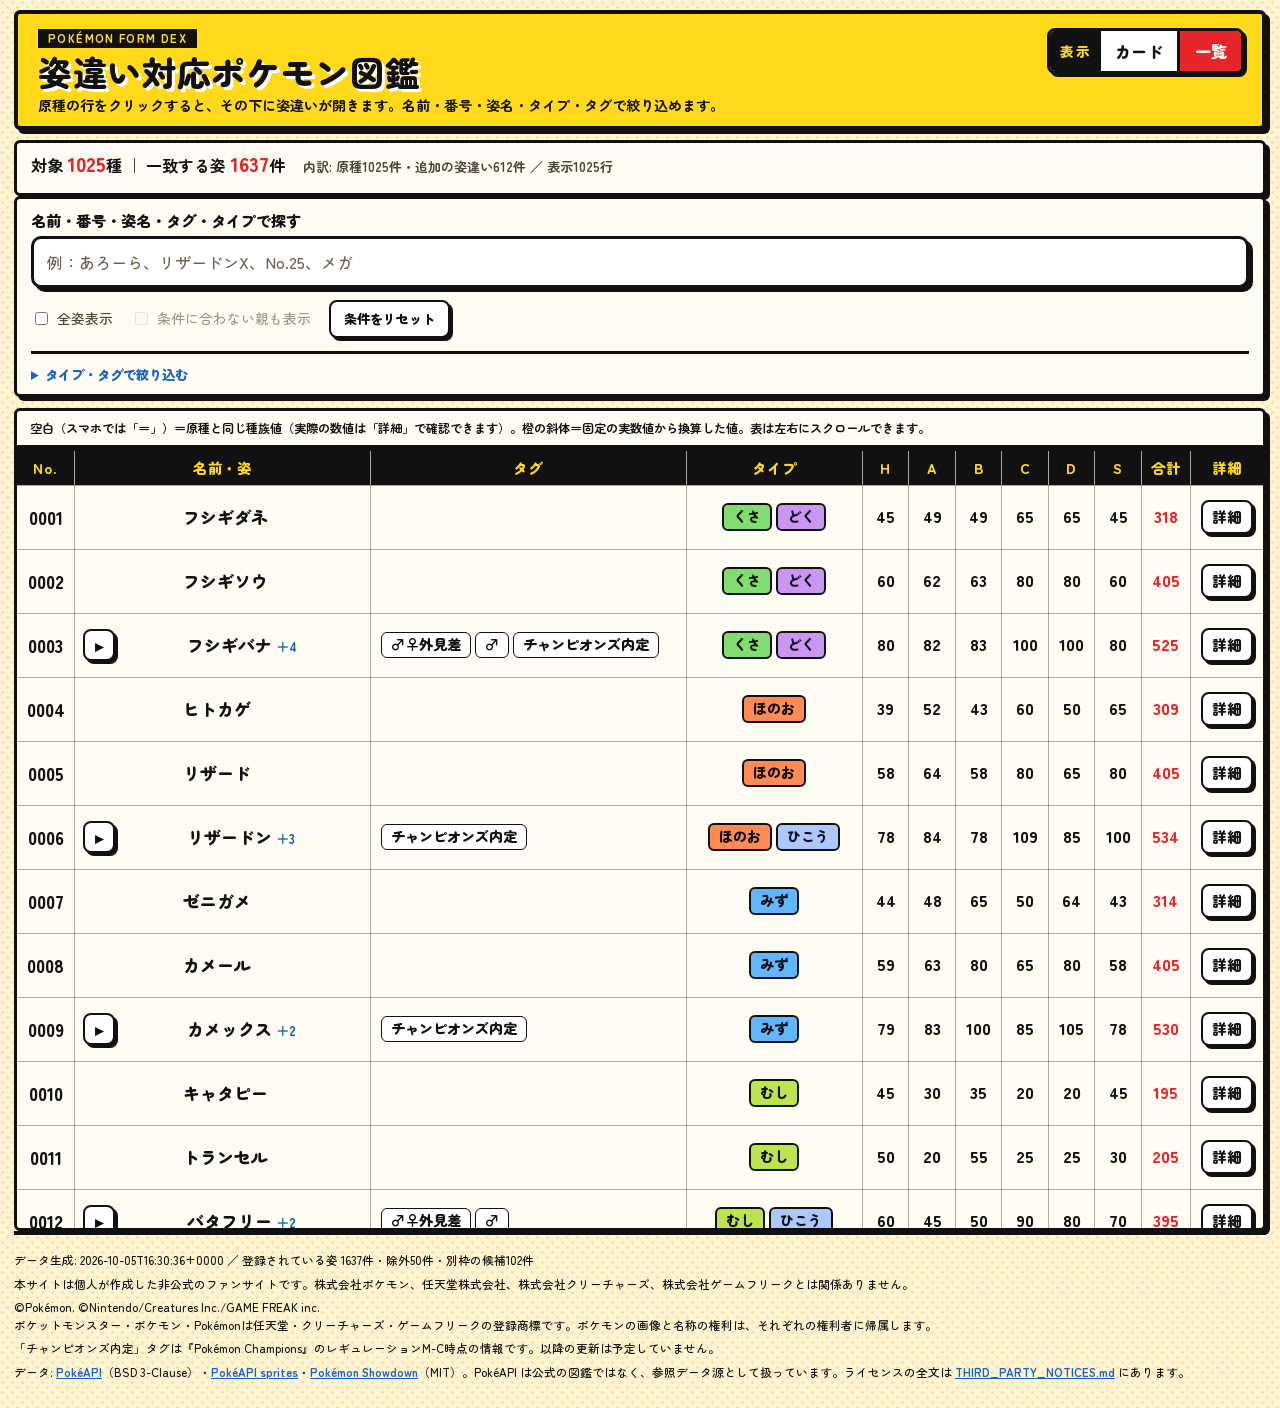
==== index-comic.html @ 290cad77 "feat: 姿違い対応ポケモン図鑑を公開 Co-Authored-By: Claude Opus 5.5 <noreply@anthropic.com> Claude-Session: https:/" ====
<!doctype html>
<html lang="ja" data-skin="comic">
<head>
  <meta charset="utf-8">
  <meta name="viewport" content="width=device-width, initial-scale=1">
  <meta name="theme-color" content="#ffd91a">
  <meta name="description" content="全国図鑑No.1〜1025の原種と姿違いを、画像・タグ・予測変換付きの検索で探せる図鑑。">
  <title>姿違い対応ポケモン図鑑（コミック風）</title>
  <link rel="preconnect" href="https://fonts.googleapis.com">
  <link rel="preconnect" href="https://fonts.gstatic.com" crossorigin>
  <link rel="stylesheet" href="https://fonts.googleapis.com/css2?family=Dela+Gothic+One&family=Zen+Maru+Gothic:wght@400;500;700;900&display=swap">
  <link rel="stylesheet" href="styles.css?v=5">
  <link rel="stylesheet" href="comic.css?v=4">
</head>
<body>
  <header class="hero">
    <div class="eyebrow">POKÉMON FORM DEX</div>
    <nav class="view-switch" aria-label="表示の切り替え"><span class="view-switch-label">表示</span><a href="index-v2.html">カード</a><a href="index-comic.html" aria-current="page">一覧</a></nav>
    <h1>姿違い対応ポケモン図鑑</h1>
    <p>原種の行をクリックすると、その下に姿違いが開きます。名前・番号・姿名・タイプ・タグで絞り込めます。</p>
  </header>

  <main>
    <section class="panel result-summary" aria-live="polite">
      <div id="summary-main" class="summary-main">データを読み込み中…</div>
      <div id="summary-sub" class="summary-sub"></div>
      <div id="target-list" class="target-list" aria-label="対象一覧"></div>
    </section>

    <section class="panel search-panel" aria-label="検索と絞り込み">
      <label for="search-input">名前・番号・姿名・タグ・タイプで探す</label>
      <div id="summary-compact" class="summary-compact" aria-hidden="true"></div>
      <div id="active-conditions" class="active-conditions" aria-live="polite"></div>
      <div class="search-box">
        <input id="search-input" type="text" inputmode="search" enterkeyhint="search" autocomplete="off" spellcheck="false"
               placeholder="例：あろーら、リザードンX、No.25、メガ"
               role="combobox" aria-autocomplete="list" aria-expanded="false" aria-controls="suggest-list" aria-haspopup="listbox">
        <div id="suggest-list" class="suggest-list" role="listbox" aria-label="検索候補" hidden></div>
      </div>

      <div class="quick-options">
        <label><input id="all-forms" type="checkbox"> 全姿表示</label>
        <label><input id="show-review" type="checkbox" checked> 要確認候補も表示</label>
        <label><input id="show-parents" type="checkbox"> 条件に合わない親も表示</label>
        <button id="reset-all" class="secondary-button" type="button">条件をリセット</button>
      </div>

      <details class="advanced-filters">
        <summary>タイプ・タグで絞り込む</summary>
        <div class="filter-group">
          <div class="filter-title">タイプ
            <span class="type-mode" role="radiogroup" aria-label="タイプの組み合わせ方">
              <label><input type="radio" name="type-mode" value="any" checked> いずれかを含む</label>
              <label><input type="radio" name="type-mode" value="all"> すべてを含む</label>
            </span>
          </div>
          <div id="type-chips" class="chips" role="group" aria-label="タイプで絞り込み"></div>
        </div>
        <div id="tag-filters"></div>
        <p class="filter-note">タグは押すたびに「絞り込む（黄）→ 除外する（赤）→ 解除」と切り替わります。タグ横の数字は、ほかの系統の条件を保ったまま、そのタグだけを選んだときの姿の数です。違う系統どうしは「かつ」、同じ系統の中は「または」で絞り込みます。</p>
      </details>
    </section>

    <section class="panel table-panel">
      <div id="error" class="error" hidden></div>
      <p class="table-legend">空白（スマホでは「＝」）＝原種と同じ種族値（実際の数値は「詳細」で確認できます）。橙の斜体＝固定の実数値から換算した値。<span class="legend-wide">表は左右にスクロールできます。</span></p>
      <div id="table-wrap" class="table-wrap" tabindex="0" role="region" aria-label="図鑑の一覧">
        <table>
          <thead>
            <tr>
              <th class="col-no">No.</th>
              <th class="col-name">名前・姿</th>
              <th class="col-tags">タグ</th>
              <th class="col-types">タイプ</th>
              <th>H</th><th>A</th><th>B</th><th>C</th><th>D</th><th>S</th><th>合計</th>
              <th class="col-detail">詳細</th>
            </tr>
          </thead>
          <tbody id="dex-rows"></tbody>
        </table>
      </div>
      <div id="empty" class="empty" hidden>
        条件に一致する姿は0件です。
        <button id="empty-reset" class="secondary-button" type="button">条件をリセット</button>
      </div>
    </section>
  </main>

  <aside id="detail-panel" class="detail-panel" role="dialog" aria-modal="false" aria-labelledby="detail-title" hidden>
    <button id="detail-close" class="secondary-button detail-close" type="button">閉じる（Esc）</button>
    <div id="detail-body"></div>
  </aside>

  <footer>
    <div id="footer-meta">データを読み込み中…</div>
    <div class="footer-rights">
      <p>本サイトは個人が作成した非公式のファンサイトです。株式会社ポケモン、任天堂株式会社、株式会社クリーチャーズ、株式会社ゲームフリークとは関係ありません。</p>
      <p>©Pokémon. ©Nintendo/Creatures Inc./GAME FREAK inc.<br>ポケットモンスター・ポケモン・Pokémonは任天堂・クリーチャーズ・ゲームフリークの登録商標です。ポケモンの画像と名称の権利は、それぞれの権利者に帰属します。</p>
      <p>「チャンピオンズ内定」タグは『Pokémon Champions』のレギュレーションM-C時点の情報です。以降の更新は予定していません。</p>
      <p>データ: <a href="https://pokeapi.co/">PokéAPI</a>（BSD 3-Clause）・<a href="https://github.com/PokeAPI/sprites">PokéAPI sprites</a>・<a href="https://github.com/smogon/pokemon-showdown">Pokémon Showdown</a>（MIT）。PokéAPI は公式の図鑑ではなく、参照データ源として扱っています。ライセンスの全文は <a href="THIRD_PARTY_NOTICES.md">THIRD_PARTY_NOTICES.md</a> にあります。</p>
    </div>
  </footer>

  <script src="data/generated/dex-data.js?v=7"></script>
  <script src="data/generated/search-index.js?v=7"></script>
  <script src="lib/dexcore.js?v=2"></script>
  <script src="app.js?v=7"></script>
  <script src="view-switch.js?v=1"></script>
</body>
</html>
---- styles.css ----
/* 配色・表・タイプバッジは pokemon_stats/styles.css を元にしている。 */
:root {
  --bg: #0d1320;
  --panel: #151e30;
  --panel-2: #1c2940;
  --line: #30415f;
  --text: #edf2fa;
  --muted: #9caac0;
  --accent: #f4c94d;
  --accent-2: #78b7ff;
  --warn: #ffb45c;
  --row-h: 58px;  /* 表の1行の高さ。app.js が見えている行だけ描画するために使うので、全行で同じにする */
}

* { box-sizing: border-box; }
[hidden] { display: none !important; }
html { color-scheme: dark; -webkit-text-size-adjust: 100%; }
body {
  margin: 0;
  background: radial-gradient(circle at 10% -10%, #213454 0, transparent 34rem), var(--bg);
  color: var(--text);
  font-family: "Segoe UI", "Hiragino Sans", "Yu Gothic", Meiryo, sans-serif;
  line-height: 1.5;
  overflow-x: hidden;
}
.hero, main, footer { width: min(1500px, calc(100% - 28px)); margin-inline: auto; }
.hero { padding: 28px 0 16px; }
.eyebrow { color: var(--accent); font-size: .72rem; font-weight: 700; letter-spacing: .18em; }
h1 { margin: 4px 0 5px; font-size: clamp(1.5rem, 3vw, 2.1rem); }
.hero p { margin: 0; color: var(--muted); }
.panel { background: rgba(21, 30, 48, .96); border: 1px solid var(--line); border-radius: 12px; }
.sr-only { position: absolute; width: 1px; height: 1px; overflow: hidden; clip: rect(0 0 0 0); white-space: nowrap; }
button { font: inherit; }
input:focus-visible, button:focus-visible, summary:focus-visible, .table-wrap:focus-visible, tr:focus-visible {
  outline: 2px solid var(--accent-2); outline-offset: 2px;
}

/* 検索と予測変換 */
.search-panel { padding: 16px; }
.search-panel > label { display: block; margin-bottom: 6px; font-size: .86rem; font-weight: 700; }
.search-box { position: relative; }
#search-input {
  width: 100%; border: 1px solid var(--line); border-radius: 8px; padding: 11px 13px;
  background: var(--panel-2); color: var(--text); font: inherit;
}
.suggest-list {
  position: absolute; z-index: 20; top: calc(100% + 4px); left: 0; right: 0;
  max-height: min(60vh, 460px); overflow-y: auto;
  border: 1px solid var(--accent-2); border-radius: 8px; background: #101a2c;
  box-shadow: 0 12px 30px rgba(0, 0, 0, .5);
}
.suggest-group-title { padding: 6px 12px 2px; color: var(--muted); font-size: .7rem; font-weight: 700; }
.suggest-item {
  display: flex; align-items: center; gap: 8px; min-height: 40px; padding: 4px 12px; cursor: pointer;
}
.suggest-item img { width: 32px; height: 32px; flex-shrink: 0; image-rendering: pixelated; }
.suggest-item .suggest-text { flex: 1; min-width: 0; overflow-wrap: anywhere; }
.suggest-item .suggest-sub { color: var(--muted); font-size: .78rem; margin-left: 6px; }
.suggest-item .suggest-count { flex-shrink: 0; color: var(--accent); font-size: .78rem; font-variant-numeric: tabular-nums; }
.suggest-item:hover, .suggest-item.active { background: #24395a; }
.suggest-item mark { background: transparent; color: var(--accent); font-weight: 700; }
.suggest-more, .suggest-empty { padding: 6px 12px 8px; color: var(--muted); font-size: .76rem; }

.summary-compact { margin-bottom: 6px; color: var(--muted); font-size: .8rem; }
.summary-compact strong { color: var(--accent); font-variant-numeric: tabular-nums; }
.active-conditions { display: flex; flex-wrap: wrap; gap: 6px; min-height: 0; margin-bottom: 8px; }
.active-conditions:empty { margin-bottom: 0; }
.cond-chip {
  display: inline-flex; align-items: center; gap: 6px; border: 1px solid var(--accent); border-radius: 999px;
  padding: 3px 6px 3px 11px; background: #3a3320; color: var(--accent); font-size: .8rem;
}
.cond-chip button {
  border: 0; border-radius: 50%; width: 24px; height: 24px; background: transparent; color: inherit; cursor: pointer;
}
.cond-chip button:hover { background: rgba(255, 255, 255, .12); }

.quick-options { display: flex; flex-wrap: wrap; align-items: center; gap: 8px 18px; margin-top: 12px; color: var(--muted); font-size: .86rem; }
.quick-options label { display: inline-flex; align-items: center; gap: 6px; cursor: pointer; }
.quick-options label.disabled { opacity: .55; cursor: default; }
input[type="checkbox"], input[type="radio"] { accent-color: var(--accent); }
.secondary-button {
  border: 1px solid var(--line); border-radius: 8px; padding: 7px 13px; background: var(--panel-2);
  color: var(--text); cursor: pointer; font-weight: 700; font-size: .82rem;
}
.secondary-button:hover { filter: brightness(1.15); }

.advanced-filters { margin-top: 13px; border-top: 1px solid #283752; padding-top: 10px; }
.advanced-filters summary { width: fit-content; color: var(--accent-2); cursor: pointer; font-size: .84rem; }
.filter-group { margin-top: 10px; }
.filter-title { margin-bottom: 5px; font-size: .79rem; font-weight: 700; }
.type-mode { margin-left: 10px; color: var(--muted); font-weight: 400; }
.type-mode label { margin-right: 10px; cursor: pointer; }
.chips { display: flex; flex-wrap: wrap; gap: 5px; }
.chip {
  border: 1px solid var(--line); border-radius: 999px; padding: 4px 9px; background: var(--panel-2);
  color: var(--muted); cursor: pointer; font-size: .76rem;
}
.chip .count { margin-left: 4px; font-variant-numeric: tabular-nums; opacity: .8; }
.chip:hover, .chip[aria-pressed="true"] { border-color: var(--accent); background: #3a3320; color: var(--accent); }
.chip.zero { opacity: .45; }
.chip.exclude, .chip.exclude:hover { border-color: #ff6878; background: #40202a; color: #ff9da7; opacity: 1; text-decoration: line-through; }
.cond-chip.exclude { border-color: #ff6878; background: #40202a; color: #ff9da7; }
.filter-note { margin: 10px 0 0; color: var(--muted); font-size: .74rem; }

/* 件数と対象一覧 */
.result-summary { margin-top: 11px; padding: 12px 16px; }
.summary-main { font-size: 1rem; }
.summary-main strong { color: var(--accent); font-size: 1.25rem; font-variant-numeric: tabular-nums; }
.summary-sub { color: var(--muted); font-size: .82rem; }
.target-list { display: flex; flex-wrap: wrap; gap: 5px; margin-top: 8px; }
.target-item {
  display: inline-flex; align-items: center; gap: 4px; border: 1px solid var(--line); border-radius: 8px;
  padding: 2px 8px 2px 3px; background: var(--panel-2); color: var(--text); cursor: pointer; font-size: .76rem;
}
.target-item img { width: 28px; height: 28px; image-rendering: pixelated; }
.target-item:hover { border-color: var(--accent-2); }
.target-more { align-self: center; }

/* 表 */
.table-panel { margin-top: 11px; overflow: hidden; }
.table-legend { margin: 0; padding: 8px 13px; color: var(--muted); font-size: .76rem; border-bottom: 1px solid var(--line); }
.table-wrap { overflow: auto; max-height: calc(100vh - 120px); min-height: 330px; -webkit-overflow-scrolling: touch; overscroll-behavior: contain; }
table { width: 100%; min-width: 1080px; border-collapse: collapse; }
th, td { padding: 0 8px; border-right: 1px solid #263650; border-bottom: 1px solid #263650; text-align: center; white-space: nowrap; }
th { height: 34px; }
tbody td { height: var(--row-h); box-sizing: border-box; }
tr.spacer-row td { padding: 0; border: 0; }
th:last-child, td:last-child { border-right: 0; }
th { position: sticky; top: 0; z-index: 3; background: #28486f; color: #edf6ff; font-size: .76rem; }
.dex-no { color: var(--muted); font-variant-numeric: tabular-nums; }
.name-cell { min-width: 250px; text-align: left; }
.name-line { display: flex; align-items: center; gap: 6px; max-height: calc(var(--row-h) - 4px); overflow: hidden; font-weight: 700; line-height: 1.25; }
.name-line img { width: 40px; height: 40px; flex-shrink: 0; image-rendering: pixelated; }
.name-text { display: -webkit-box; -webkit-box-orient: vertical; -webkit-line-clamp: 3; min-width: 0; overflow: hidden; white-space: normal; overflow-wrap: anywhere; }
.form-label { display: block; color: var(--muted); font-size: .72rem; font-weight: 400; }
.row-note { margin-left: 6px; color: var(--warn); font-size: .68rem; font-weight: 400; }
.toggle-button {
  flex-shrink: 0; width: 28px; height: 28px; border: 1px solid var(--line); border-radius: 6px;
  background: var(--panel-2); color: var(--accent-2); cursor: pointer;
}
.toggle-button[disabled] { opacity: .6; cursor: default; }
.toggle-spacer { flex-shrink: 0; width: 28px; }
.child-count { display: inline-block; margin-left: 4px; color: var(--accent-2); font-size: .7rem; font-weight: 400; white-space: nowrap; }
tr.parent-row.expandable { cursor: pointer; }
tr.parent-row:hover { background: #1d2e48; }
tr.parent-row.expanded { background: #1a2740; }
tr.child-row { background: #111a2b; }
tr.child-row .name-line { padding-left: 34px; }
tr.orphan-row .name-line { padding-left: 0; }
tr.orphan-row .name-cell { box-shadow: none; }
tr.child-row .name-cell { box-shadow: inset 3px 0 var(--accent-2); }
tr.heading-row { color: var(--muted); }
tr.heading-row .name-line img { opacity: .55; }
.types-cell { min-width: 110px; }
.tags-cell { min-width: 150px; max-width: 300px; overflow: hidden; text-overflow: ellipsis; text-align: left; }
.type-badge, .tag-badge { display: inline-block; margin: 1px; border-radius: 4px; padding: 1px 6px; font-size: .68rem; font-weight: 700; }
.type-normal { background: #8e8e79; }.type-fire { background: #d75a42; }.type-water { background: #4b83d4; }.type-electric { background: #d2a52b; color: #161616; }.type-grass { background: #55a24a; }.type-ice { background: #69b9c7; color: #10202a; }.type-fighting { background: #a84343; }.type-poison { background: #9253a7; }.type-ground { background: #b48b4a; color: #17120b; }.type-flying { background: #708ed0; }.type-psychic { background: #d25478; }.type-bug { background: #829c36; }.type-rock { background: #9a8351; }.type-ghost { background: #66568e; }.type-dragon { background: #6350b0; }.type-dark { background: #584b4b; }.type-steel { background: #8794a6; color: #16202d; }.type-fairy { background: #c77eaa; }.type-other { background: #46536b; }
.tag-badge { background: #33415d; color: #d8e2f2; }
.tag-variant { background: #2f5a54; color: #b7f0e3; }
.tag-legendary { background: #70425e; }.tag-sublegendary { background: #365c79; }.tag-mythical { background: #67508d; }.tag-pseudo { background: #85652a; color: #fff2bd; }
.tag-mega { background: #4955a8; color: #edf0ff; }.tag-champions { background: #314f3e; color: #a9edc1; }
.tag-needs_review, .tag-img_check, .tag-name_check { background: #5c4420; color: #ffd59a; }
.stat-value { min-width: 44px; font-weight: 650; font-variant-numeric: tabular-nums; }
.stat-total { font-weight: 850; }
.stat-converted { color: var(--warn); font-style: italic; }
.stat-blank { background: rgba(255, 255, 255, .02); }
.stat-unknown { color: var(--warn); font-size: .76rem; }
.detail-button { border: 1px solid var(--line); border-radius: 6px; padding: 4px 9px; background: var(--panel-2); color: var(--text); cursor: pointer; font-size: .74rem; }
.detail-button:hover { border-color: var(--accent-2); }
.empty, .error { padding: 28px; text-align: center; color: var(--muted); }
.error { color: #ff9da7; }

/* 詳細 */
.detail-panel {
  position: fixed; z-index: 30; top: 0; right: 0; bottom: 0; width: min(420px, 100%); overflow-y: auto;
  padding: 16px; border-left: 1px solid var(--accent-2); background: #101a2c; box-shadow: -12px 0 30px rgba(0, 0, 0, .5);
}
.detail-close { float: right; }
.detail-panel h2 { margin: 6px 0 2px; font-size: 1.2rem; }
.detail-panel img { width: 144px; height: 144px; image-rendering: pixelated; }
.detail-panel dl { display: grid; grid-template-columns: auto 1fr; gap: 4px 12px; margin: 10px 0; font-size: .84rem; }
.detail-panel dt { color: var(--muted); }
.detail-panel dd { margin: 0; overflow-wrap: anywhere; }
.detail-stats { width: 100%; min-width: 0; margin-top: 6px; }
.detail-stats th { position: static; }
.detail-stats td { height: auto; padding: 6px 4px; }

footer { padding: 16px 0 28px; color: var(--muted); font-size: .73rem; }
footer a { color: var(--accent-2); }
.footer-rights p { margin: 6px 0 0; }

/* スマホ（幅720px以下）: 表をやめ、1行を3段のカードにする。
   1段目＝名前と詳細ボタン、2段目＝番号・タイプ・タグ、3段目＝種族値。横スクロールは無し。
   行の高さは --row-h で固定のまま（app.js が見えている行だけ描画するため）。 */
@media (max-width: 720px) {
  :root { --row-h: 100px; }
  .hero, main, footer { width: calc(100% - 20px); }
  .hero { padding: 16px 0 10px; }
  .hero p { font-size: .82rem; }
  .search-panel { padding: 12px; }
  #search-input { font-size: 16px; }  /* 16px 未満だと iPhone が入力時に拡大する */
  .suggest-list { max-height: 42vh; }
  .suggest-item { min-height: 46px; }
  .secondary-button, .chip, .advanced-filters summary, .detail-button, .toggle-button { min-height: 40px; }
  .advanced-filters summary { display: flex; align-items: center; }
  .quick-options { gap: 4px 14px; }
  .quick-options label { min-height: 40px; }
  .type-mode { display: block; margin: 4px 0 0; }
  .result-summary { padding: 10px 12px; }
  .summary-main strong { font-size: 1.1rem; }
  .legend-wide { display: none; }

  .table-wrap { height: 78vh; height: 78svh; max-height: none; min-height: 300px; overflow-x: hidden; }
  .table-wrap table, #dex-rows { display: block; width: 100%; min-width: 0; }
  .table-wrap thead { display: none; }
  #dex-rows tr:not(.spacer-row) {
    display: grid;
    grid-template-columns: repeat(7, minmax(0, 1fr));
    grid-template-rows: 42px 22px 26px;
    row-gap: 2px;
    column-gap: 4px;
    height: var(--row-h);
    padding: 3px 8px 3px 8px;
    border-bottom: 1px solid #263650;
    overflow: hidden;
  }
  #dex-rows tr.spacer-row, #dex-rows tr.spacer-row td { display: block; }
  #dex-rows td {
    height: auto; padding: 0; border: 0; min-width: 0; overflow: hidden;
    display: flex; align-items: center;
  }
  tr.child-row { box-shadow: inset 3px 0 var(--accent-2); padding-left: 14px; }
  tr.child-row .name-cell, tr.orphan-row .name-cell { box-shadow: none; }
  tr.child-row .name-line, tr.orphan-row .name-line { padding-left: 0; }

  /* 1段目: 名前（開閉ボタン・画像つき）と詳細ボタン */
  .name-cell { grid-row: 1; grid-column: 1 / 7; min-width: 0; font-size: .86rem; }
  .name-line { width: 100%; max-height: 42px; }
  .name-line img { width: 40px; height: 40px; }
  .name-text { -webkit-line-clamp: 2; }
  .toggle-button { width: 36px; height: 36px; min-height: 36px; }
  .toggle-spacer { width: 0; }
  #dex-rows td:last-child { grid-row: 1; grid-column: 7 / 8; justify-content: flex-end; }
  .detail-button { padding: 4px 8px; min-height: 36px; }

  /* 2段目: 番号・タイプ・タグ */
  .dex-no { display: flex; grid-row: 2; grid-column: 1 / 2; font-size: .72rem; }
  .types-cell { grid-row: 2; grid-column: 2 / 5; min-width: 0; white-space: nowrap; }
  .tags-cell { grid-row: 2; grid-column: 5 / 8; min-width: 0; max-width: none; white-space: nowrap; }
  .type-badge, .tag-badge { font-size: .64rem; padding: 0 5px; }

  /* 3段目: 種族値（H A B C D S 合計）。見出しの代わりに各値の前へ記号を出す */
  .stat-value { grid-row: 3; min-width: 0; justify-content: center; gap: 3px; font-size: .8rem; border-radius: 4px; background: rgba(255, 255, 255, .03); }
  .stat-value::before { color: var(--muted); font-size: .64rem; font-weight: 400; }
  .stat-value:nth-child(5) { grid-column: 1; } .stat-value:nth-child(5)::before { content: "H"; }
  .stat-value:nth-child(6) { grid-column: 2; } .stat-value:nth-child(6)::before { content: "A"; }
  .stat-value:nth-child(7) { grid-column: 3; } .stat-value:nth-child(7)::before { content: "B"; }
  .stat-value:nth-child(8) { grid-column: 4; } .stat-value:nth-child(8)::before { content: "C"; }
  .stat-value:nth-child(9) { grid-column: 5; } .stat-value:nth-child(9)::before { content: "D"; }
  .stat-value:nth-child(10) { grid-column: 6; } .stat-value:nth-child(10)::before { content: "S"; }
  .stat-value:nth-child(11) { grid-column: 7; } .stat-value:nth-child(11)::before { content: "計"; }
  .stat-blank { background: transparent; }
  .stat-blank::after { content: "＝"; color: #5d6d88; font-size: .72rem; }
  .stat-unknown { grid-row: 3; grid-column: 1 / -1; justify-content: center; }

  .detail-panel { width: 100%; border-left: 0; padding: 12px 14px calc(16px + env(safe-area-inset-bottom)); }
  .detail-close { min-height: 44px; }
  .detail-stats th, .detail-stats td { padding: 2px; }
}
---- comic.css ----
/* コミック風スキン「COMIC」
   太い黒線・ずらした黒い影・ベタ塗りの原色・網点で、マンガのコマ割りのように見せる。グラデーションは使わない。
   index-v2.html（標本カード）と index-comic.html（既存の一覧表）の両方から読み込み、<html data-skin="comic"> のときだけ効く。
   色は先頭の変数で決まる。旧デザイン（index.html / styles.css）には触れない。 */
:root[data-skin="comic"] {
  --ink: #111111;
  --paper: #fff4d1;
  --cream: #fffdf3;
  --yellow: #ffd91a;
  --red: #e5252a;
  --blue: #1763c9;
  --pink: #ff6fae;
  --dot: #f0dca0;
  --shadow-hard: 4px 4px 0 var(--ink);
  /* タイトル・名前・合計数だけに使う太い飾り文字。ほかの文字は読みやすい丸ゴシック（--font-round）。 */
  --font-comic: "Dela Gothic One", "Zen Maru Gothic", "Yu Gothic", sans-serif;
  --font-round: "Zen Maru Gothic", "Yu Gothic", "Hiragino Maru Gothic ProN", sans-serif;
  --c-normal: #d9d3b6; --tint-normal: #ece9da;
  --c-fire: #ff8a52; --tint-fire: #ffc4a8;
  --c-water: #62b5ff; --tint-water: #b0daff;
  --c-electric: #ffe23a; --tint-electric: #fff09c;
  --c-grass: #80de6e; --tint-grass: #c0eeb6;
  --c-ice: #92e9ef; --tint-ice: #c8f4f7;
  --c-fighting: #ff7070; --tint-fighting: #ffb8b8;
  --c-poison: #c996f4; --tint-poison: #e4cafa;
  --c-ground: #e3bb70; --tint-ground: #f1ddb8;
  --c-flying: #adc8ff; --tint-flying: #d6e4ff;
  --c-psychic: #ff93c4; --tint-psychic: #ffc9e2;
  --c-bug: #bde34f; --tint-bug: #def1a7;
  --c-rock: #d0bf80; --tint-rock: #e8dfc0;
  --c-ghost: #a08ce4; --tint-ghost: #d0c6f2;
  --c-dragon: #7783ff; --tint-dragon: #bbc1ff;
  --c-dark: #6e605a; --tint-dark: #b6b0ac;
  --c-steel: #b9c6d5; --tint-steel: #dce2ea;
  --c-fairy: #ffb7de; --tint-fairy: #ffdbee;
  /* v2 の変数を差し替える */
  --raised: var(--cream); --sunken: #fff0b8; --ink-muted: #4d4636; --hairline: #111; --line-strong: #111;
  --vermilion: var(--red); --on-vermilion: #fff; --indigo: var(--blue);
  --font-display: var(--font-round); --font-body: var(--font-round); --font-pixel: var(--font-round);
  --shadow-plate: var(--shadow-hard); --shadow-sheet: 8px 8px 0 var(--ink);
  /* 既存の一覧（styles.css）の変数を差し替える */
  --bg: var(--paper); --panel: var(--cream); --panel-2: #fff; --line: #111; --text: #111; --muted: #4d4636;
  --accent: #c8171c; --accent-2: #0b55b8; --warn: #8a4b00;
  color-scheme: light;
}
/* 網点（小さな水玉）の紙。グラデーションではなく SVG の模様。 */
html[data-skin="comic"] body {
  background-color: var(--paper) !important;
  background-image: url("data:image/svg+xml;utf8,<svg xmlns='http://www.w3.org/2000/svg' width='10' height='10'><circle cx='2.5' cy='2.5' r='1.3' fill='%23f0dca0'/><circle cx='7.5' cy='7.5' r='1.3' fill='%23f0dca0'/></svg>") !important;
  color: var(--ink); font-family: var(--font-round); font-weight: 500;
}
html[data-skin="comic"] #theme-toggle { display: none; }
html[data-skin="comic"] a { color: var(--blue); font-weight: 700; }
html[data-skin="comic"] :focus-visible { outline: 4px solid var(--blue); outline-offset: 2px; }

/* ===== 共通の部品 ===== */
html[data-skin="comic"] .ghost-button, html[data-skin="comic"] .secondary-button, html[data-skin="comic"] .detail-button, html[data-skin="comic"] .toggle-button {
  border: 2.5px solid var(--ink); border-radius: 8px; background: #fff; color: var(--ink); font-family: var(--font-round); font-weight: 900;
  box-shadow: 3px 3px 0 var(--ink); cursor: pointer; transition: transform .08s, box-shadow .08s;
}
html[data-skin="comic"] .ghost-button:hover, html[data-skin="comic"] .secondary-button:hover, html[data-skin="comic"] .detail-button:hover, html[data-skin="comic"] .toggle-button:hover { background: var(--yellow); filter: none; transform: translate(-1px, -1px); box-shadow: 4px 4px 0 var(--ink); }
html[data-skin="comic"] .ghost-button:active, html[data-skin="comic"] .secondary-button:active, html[data-skin="comic"] .detail-button:active { transform: translate(3px, 3px); box-shadow: 0 0 0 var(--ink); }
html[data-skin="comic"] .ghost-button[aria-expanded="true"] { background: var(--ink); color: var(--yellow); }
html[data-skin="comic"] .toggle { border: 2.5px solid var(--ink); border-radius: 8px; background: #fff; box-shadow: 3px 3px 0 var(--ink); font-weight: 900; }
html[data-skin="comic"] .toggle:has(input:checked) { background: var(--yellow); color: var(--ink); }
html[data-skin="comic"] .toggle:has(input:checked) input { accent-color: var(--ink); }
html[data-skin="comic"] input[type="checkbox"], html[data-skin="comic"] input[type="radio"] { accent-color: var(--ink); }
html[data-skin="comic"] .chip { border: 2px solid var(--ink); border-radius: 999px; background: #fff; color: var(--ink); font-weight: 700; }
html[data-skin="comic"] .chip:hover { background: #fff0a6; }
html[data-skin="comic"] .chip[aria-pressed="true"] { background: var(--ink); color: var(--yellow); }
html[data-skin="comic"] .chip .count { font-family: var(--font-round); color: inherit; opacity: .7; }
html[data-skin="comic"] .chip.exclude { border-color: var(--red); color: var(--red); background: #fff; }
html[data-skin="comic"] .cond-chip { border: 2.5px solid var(--ink); border-radius: 999px; background: var(--yellow); color: var(--ink); font-weight: 900; box-shadow: 2px 2px 0 var(--ink); }
html[data-skin="comic"] .cond-chip.exclude { background: #ffd0d0; color: var(--red); }
html[data-skin="comic"] .cond-chip button:hover { background: rgba(0, 0, 0, .12); }
html[data-skin="comic"] .suggest-list { border: 3px solid var(--ink); border-radius: 8px; background: #fff; box-shadow: var(--shadow-hard); }
html[data-skin="comic"] .suggest-item:hover, html[data-skin="comic"] .suggest-item.active { background: var(--yellow); }
html[data-skin="comic"] .suggest-item mark { color: var(--red); background: transparent; }
html[data-skin="comic"] .suggest-group-title { color: var(--ink); font-weight: 900; }
html[data-skin="comic"] #search-input {
  border: 3px solid var(--ink) !important; border-radius: 10px !important; background: #fff !important; color: var(--ink) !important;
  box-shadow: var(--shadow-hard); font-family: var(--font-round); font-weight: 700;
}
html[data-skin="comic"] #search-input:focus-visible { outline: 4px solid var(--blue); box-shadow: var(--shadow-hard); }
html[data-skin="comic"] #search-input::placeholder { color: #6b6350; font-weight: 500; }

/* ===== v2（標本カード）===== */
html[data-skin="comic"] .page { width: min(1360px, calc(100% - 32px)); }
html[data-skin="comic"] .masthead {
  position: relative; margin-top: 18px; padding: 16px 22px 16px; background: var(--yellow); border: 4px solid var(--ink); border-radius: 6px;
  box-shadow: 6px 6px 0 var(--ink);
}
html[data-skin="comic"] .kicker { display: inline-block; padding: 1px 10px; background: var(--ink); color: var(--yellow); font-family: var(--font-round); font-weight: 900; font-size: 11px; letter-spacing: .12em; }
html[data-skin="comic"] h1 { font-family: var(--font-comic); font-weight: 400; letter-spacing: .02em; color: var(--ink); text-shadow: 3px 3px 0 #fff; font-size: clamp(28px, 4.6vw, 52px); }
html[data-skin="comic"] .masthead-count { gap: 14px; }
html[data-skin="comic"] .masthead-count div { padding: 6px 14px 8px; background: #fff; border: 3px solid var(--ink); border-radius: 50% / 40%; box-shadow: 3px 3px 0 var(--ink); transform: rotate(-3deg); }
html[data-skin="comic"] .masthead-count div:nth-child(2) { transform: rotate(2.5deg); background: var(--pink); }
html[data-skin="comic"] .masthead-count dd { font-family: var(--font-comic); font-size: clamp(24px, 3.2vw, 36px); }
html[data-skin="comic"] .masthead-count dt { color: var(--ink); font-family: var(--font-round); font-weight: 900; white-space: nowrap; }
html[data-skin="comic"] .masthead-count div { white-space: nowrap; flex-shrink: 0; }
html[data-skin="comic"] .masthead-lead { color: var(--ink); font-weight: 700; }
html[data-skin="comic"] .toolbar { background: var(--paper); backdrop-filter: none; border-bottom: 4px solid var(--ink); padding: 14px 0 12px; }
html[data-skin="comic"] .row-label { color: var(--ink); font-family: var(--font-round); font-weight: 900; font-size: 13px; }
html[data-skin="comic"] .type-mode { color: var(--ink); font-weight: 700; }
html[data-skin="comic"] div.advanced-filters { background: #fff; border: 3px solid var(--ink); border-radius: 8px; box-shadow: var(--shadow-hard); }
html[data-skin="comic"] .filter-title { font-family: var(--font-round); font-weight: 900; }
html[data-skin="comic"] .filter-note { color: #4d4636; }
html[data-skin="comic"] .stamp { border: 2px solid var(--ink); border-radius: 6px; font-weight: 900; letter-spacing: .04em; padding: 0 8px 1px; }
html[data-skin="comic"] button.stamp { box-shadow: 2px 2px 0 var(--ink); }
html[data-skin="comic"] button.stamp:hover { background: var(--c-normal); transform: translate(-1px, -1px); box-shadow: 3px 3px 0 var(--ink); }
html[data-skin="comic"] button.stamp[aria-pressed="true"] { outline: 3px solid var(--ink); outline-offset: 1px; transform: translate(2px, 2px); box-shadow: none; }
html[data-skin="comic"] button.stamp.zero { opacity: .4; }
html[data-skin="comic"] .stamp.quiet { background: #fff; color: var(--ink); border-width: 1.5px; font-weight: 700; }
html[data-skin="comic"] .stamp.type-normal { --t: var(--c-normal); background: var(--c-normal); color: #111; border-color: #111; }
html[data-skin="comic"] .t-normal .mat { background-color: var(--tint-normal); }
html[data-skin="comic"] .stamp.type-fire { --t: var(--c-fire); background: var(--c-fire); color: #111; border-color: #111; }
html[data-skin="comic"] .t-fire .mat { background-color: var(--tint-fire); }
html[data-skin="comic"] .stamp.type-water { --t: var(--c-water); background: var(--c-water); color: #111; border-color: #111; }
html[data-skin="comic"] .t-water .mat { background-color: var(--tint-water); }
html[data-skin="comic"] .stamp.type-electric { --t: var(--c-electric); background: var(--c-electric); color: #111; border-color: #111; }
html[data-skin="comic"] .t-electric .mat { background-color: var(--tint-electric); }
html[data-skin="comic"] .stamp.type-grass { --t: var(--c-grass); background: var(--c-grass); color: #111; border-color: #111; }
html[data-skin="comic"] .t-grass .mat { background-color: var(--tint-grass); }
html[data-skin="comic"] .stamp.type-ice { --t: var(--c-ice); background: var(--c-ice); color: #111; border-color: #111; }
html[data-skin="comic"] .t-ice .mat { background-color: var(--tint-ice); }
html[data-skin="comic"] .stamp.type-fighting { --t: var(--c-fighting); background: var(--c-fighting); color: #111; border-color: #111; }
html[data-skin="comic"] .t-fighting .mat { background-color: var(--tint-fighting); }
html[data-skin="comic"] .stamp.type-poison { --t: var(--c-poison); background: var(--c-poison); color: #111; border-color: #111; }
html[data-skin="comic"] .t-poison .mat { background-color: var(--tint-poison); }
html[data-skin="comic"] .stamp.type-ground { --t: var(--c-ground); background: var(--c-ground); color: #111; border-color: #111; }
html[data-skin="comic"] .t-ground .mat { background-color: var(--tint-ground); }
html[data-skin="comic"] .stamp.type-flying { --t: var(--c-flying); background: var(--c-flying); color: #111; border-color: #111; }
html[data-skin="comic"] .t-flying .mat { background-color: var(--tint-flying); }
html[data-skin="comic"] .stamp.type-psychic { --t: var(--c-psychic); background: var(--c-psychic); color: #111; border-color: #111; }
html[data-skin="comic"] .t-psychic .mat { background-color: var(--tint-psychic); }
html[data-skin="comic"] .stamp.type-bug { --t: var(--c-bug); background: var(--c-bug); color: #111; border-color: #111; }
html[data-skin="comic"] .t-bug .mat { background-color: var(--tint-bug); }
html[data-skin="comic"] .stamp.type-rock { --t: var(--c-rock); background: var(--c-rock); color: #111; border-color: #111; }
html[data-skin="comic"] .t-rock .mat { background-color: var(--tint-rock); }
html[data-skin="comic"] .stamp.type-ghost { --t: var(--c-ghost); background: var(--c-ghost); color: #111; border-color: #111; }
html[data-skin="comic"] .t-ghost .mat { background-color: var(--tint-ghost); }
html[data-skin="comic"] .stamp.type-dragon { --t: var(--c-dragon); background: var(--c-dragon); color: #111; border-color: #111; }
html[data-skin="comic"] .t-dragon .mat { background-color: var(--tint-dragon); }
html[data-skin="comic"] .stamp.type-dark { --t: var(--c-dark); background: var(--c-dark); color: #fff; border-color: #111; }
html[data-skin="comic"] .t-dark .mat { background-color: var(--tint-dark); }
html[data-skin="comic"] .stamp.type-steel { --t: var(--c-steel); background: var(--c-steel); color: #111; border-color: #111; }
html[data-skin="comic"] .t-steel .mat { background-color: var(--tint-steel); }
html[data-skin="comic"] .stamp.type-fairy { --t: var(--c-fairy); background: var(--c-fairy); color: #111; border-color: #111; }
html[data-skin="comic"] .t-fairy .mat { background-color: var(--tint-fairy); }
html[data-skin="comic"] .result-line { font-family: var(--font-round); font-weight: 900; margin: 20px 0 16px; }
html[data-skin="comic"] .result-line strong { font-family: var(--font-comic); color: var(--red); font-size: 28px; text-shadow: 2px 2px 0 var(--ink); -webkit-text-stroke: 0; }
html[data-skin="comic"] .result-sub { font-family: var(--font-round); font-weight: 700; color: #4d4636; }

/* カード（コマ）: 1行に7枚並ぶ大きさ */
html[data-skin="comic"] .grid { grid-template-columns: repeat(auto-fill, minmax(168px, 1fr)); gap: 18px 16px; }
html[data-skin="comic"] .plate {
  gap: 4px; padding: 8px 8px 9px; background: var(--cream); border: 3px solid var(--ink); border-radius: 6px; box-shadow: var(--shadow-hard);
  contain-intrinsic-size: 260px 250px;
}
html[data-skin="comic"] .plate:hover { transform: translate(-2px, -3px); border-color: var(--ink); box-shadow: 7px 8px 0 var(--ink); }
html[data-skin="comic"] .plate-head { min-height: 26px; }
html[data-skin="comic"] .no { display: inline-block; padding: 0 6px; background: var(--ink); color: var(--yellow); font-family: var(--font-round); font-weight: 900; font-size: 11px; letter-spacing: .04em; line-height: 1.7; }
html[data-skin="comic"] .forms-stamp {
  position: absolute; top: -14px; right: -9px; z-index: 2; display: grid; place-content: center; width: 50px; height: 50px; padding: 0;
  background: var(--red); color: #fff; border: 0; border-radius: 0; clip-path: polygon(50.0% 0.0%,57.4% 12.7%,69.1% 3.8%,71.1% 18.4%,85.4% 14.6%,81.6% 28.9%,96.2% 30.9%,87.3% 42.6%,100.0% 50.0%,87.3% 57.4%,96.2% 69.1%,81.6% 71.1%,85.4% 85.4%,71.1% 81.6%,69.1% 96.2%,57.4% 87.3%,50.0% 100.0%,42.6% 87.3%,30.9% 96.2%,28.9% 81.6%,14.6% 85.4%,18.4% 71.1%,3.8% 69.1%,12.7% 57.4%,0.0% 50.0%,12.7% 42.6%,3.8% 30.9%,18.4% 28.9%,14.6% 14.6%,28.9% 18.4%,30.9% 3.8%,42.6% 12.7%); transform: rotate(10deg);
  font-family: var(--font-round); font-weight: 900; font-size: 10px; line-height: 1.05; text-align: center; letter-spacing: 0;
}
html[data-skin="comic"] .forms-stamp b { display: block; font-weight: 900; font-size: 11px; }
html[data-skin="comic"] .plate .stamp.quiet { font-size: 10.5px; }
html[data-skin="comic"] .mat {
  aspect-ratio: 1 / .94; padding: 8px; background-color: var(--sunken); border: 2.5px solid var(--ink); border-radius: 3px;
  background-image: url("data:image/svg+xml;utf8,<svg xmlns='http://www.w3.org/2000/svg' width='8' height='8'><circle cx='2' cy='2' r='1.2' fill='%23ffffff' fill-opacity='.7'/><circle cx='6' cy='6' r='1.2' fill='%23ffffff' fill-opacity='.7'/></svg>");
}
html[data-skin="comic"] .mat::before, html[data-skin="comic"] .mat::after { display: none; }
html[data-skin="comic"] .name { margin: 3px 0 0; font-family: var(--font-comic); font-weight: 400; font-size: 14px; line-height: 1.3; letter-spacing: .01em; }
html[data-skin="comic"] .sub { margin-top: -2px; min-height: 16px; font-size: 11px; font-weight: 700; color: #4d4636; }
html[data-skin="comic"] .types { gap: 4px; min-height: 22px; }
html[data-skin="comic"] .plate .stamp { font-size: 11px; }
html[data-skin="comic"] .thumbs { border-top: 2px solid var(--ink); padding-top: 6px; min-height: 36px; }
html[data-skin="comic"] .thumbs img { width: 26px; height: 26px; background: #fff; border: 1.5px solid var(--ink); border-radius: 3px; }
html[data-skin="comic"] .thumbs .more-n { font-family: var(--font-round); font-weight: 900; color: var(--ink); font-size: 12px; }
html[data-skin="comic"] .empty { font-family: var(--font-round); font-weight: 900; color: var(--ink); }
html[data-skin="comic"] .error { border: 3px solid var(--ink); background: #ffd0d0; color: var(--ink); }

/* 標本シート（詳細） */
html[data-skin="comic"] .plate-dialog { border: 4px solid var(--ink); border-radius: 8px; background: var(--cream); box-shadow: 10px 10px 0 var(--ink); }
html[data-skin="comic"] .plate-dialog::backdrop { background: rgba(17, 17, 17, .6); backdrop-filter: none; }
html[data-skin="comic"] .sheet-bar { background: var(--yellow); border-bottom: 4px solid var(--ink); }
html[data-skin="comic"] .sheet-label { color: var(--ink); font-family: var(--font-round); font-weight: 900; letter-spacing: .12em; font-size: 14px; }
html[data-skin="comic"] .focus { border-right: 4px solid var(--ink); background: var(--cream); }
html[data-skin="comic"] .family { background-color: var(--paper); background-image: url("data:image/svg+xml;utf8,<svg xmlns='http://www.w3.org/2000/svg' width='10' height='10'><circle cx='2.5' cy='2.5' r='1.3' fill='%23f0dca0'/><circle cx='7.5' cy='7.5' r='1.3' fill='%23f0dca0'/></svg>"); }
html[data-skin="comic"] .focus .mat { border-width: 3px; box-shadow: 4px 4px 0 var(--ink); }
html[data-skin="comic"] .focus h2 { font-family: var(--font-comic); font-weight: 400; font-size: 26px; }
html[data-skin="comic"] .focus .en, html[data-skin="comic"] .focus-no { color: #4d4636; font-weight: 700; }
html[data-skin="comic"] .stat { font-weight: 700; }
html[data-skin="comic"] .stat-label { color: var(--ink); font-weight: 900; }
html[data-skin="comic"] .stat-bar { height: 14px; background: #fff; border: 2px solid var(--ink); border-radius: 3px; }
html[data-skin="comic"] .stat-fill { background: var(--yellow); border-right: 2px solid var(--ink); }
html[data-skin="comic"] .stat-tick { top: -5px; bottom: -5px; width: 3px; background: var(--red); border: 1px solid var(--ink); }
html[data-skin="comic"] .stat-num { font-family: var(--font-round); font-weight: 900; font-size: 14px; }
html[data-skin="comic"] .stat-diff { font-family: var(--font-round); font-weight: 900; font-size: 12px; }
html[data-skin="comic"] .stat-diff.up { color: var(--red); } html[data-skin="comic"] .stat-diff.down { color: var(--blue); }
html[data-skin="comic"] li.stat-total { border-top: 2px solid var(--ink); }
html[data-skin="comic"] .facts dt { color: #4d4636; font-weight: 900; }
html[data-skin="comic"] .family-title { font-family: var(--font-round); font-weight: 900; font-size: 22px; }
html[data-skin="comic"] .family-lead { color: #4d4636; font-weight: 700; }
html[data-skin="comic"] .family-section h3 { font-family: var(--font-round); font-weight: 900; font-size: 15px; }
html[data-skin="comic"] .family-section h3::after { height: 3px; background: var(--ink); }
html[data-skin="comic"] .family-section h3 span { padding: 0 8px; background: var(--ink); color: var(--yellow); }
html[data-skin="comic"] .tile { border: 2.5px solid var(--ink); border-radius: 6px; background: #fff; box-shadow: 3px 3px 0 var(--ink); font-weight: 700; }
html[data-skin="comic"] .tile:hover { background: #fff0a6; border-color: var(--ink); }
html[data-skin="comic"] .tile[aria-current="true"] { border: 2.5px solid var(--ink); background: var(--yellow); padding: 6px 6px 8px; box-shadow: 0 0 0 3px var(--red), 3px 3px 0 3px var(--ink); }
html[data-skin="comic"] .tile .mat { border-width: 2px; }
html[data-skin="comic"] footer { border-top: 4px solid var(--ink); color: var(--ink); font-weight: 500; }

/* ===== 既存の一覧表（index-comic.html）===== */
html[data-skin="comic"] .hero { position: relative; margin-top: 18px; padding: 16px 22px 16px; background: var(--yellow); border: 4px solid var(--ink); border-radius: 6px; box-shadow: 6px 6px 0 var(--ink); }
html[data-skin="comic"] .eyebrow { display: inline-block; padding: 1px 10px; background: var(--ink); color: var(--yellow); font-family: var(--font-round); font-weight: 900; letter-spacing: .12em; }
html[data-skin="comic"] .hero h1 { font-family: var(--font-round); font-weight: 900; color: var(--ink); text-shadow: 3px 3px 0 #fff; letter-spacing: .02em; }
html[data-skin="comic"] .hero p { color: var(--ink); font-weight: 700; }
html[data-skin="comic"] .panel { background: var(--cream) !important; border: 3px solid var(--ink) !important; border-radius: 6px !important; box-shadow: var(--shadow-hard); }
html[data-skin="comic"] .search-panel > label { font-family: var(--font-round); font-weight: 900; font-size: .95rem; }
html[data-skin="comic"] .summary-main strong { color: var(--red); font-family: var(--font-round); font-weight: 900; }
html[data-skin="comic"] .summary-compact strong { color: var(--red); font-family: var(--font-round); font-weight: 900; }
html[data-skin="comic"] .summary-main, html[data-skin="comic"] .summary-sub, html[data-skin="comic"] .summary-compact { font-weight: 700; }
html[data-skin="comic"] details.advanced-filters { border-top: 3px solid var(--ink); }
html[data-skin="comic"] .advanced-filters summary { color: var(--blue); font-weight: 900; }
html[data-skin="comic"] .table-wrap { border-top: 3px solid var(--ink); }
html[data-skin="comic"] .table-legend { color: var(--ink); font-weight: 700; border-bottom: 3px solid var(--ink); }
html[data-skin="comic"] th, html[data-skin="comic"] td { border-color: rgba(17, 17, 17, .35) !important; }
html[data-skin="comic"] th { background: var(--ink) !important; color: var(--yellow) !important; font-family: var(--font-round); font-weight: 900; font-size: .8rem; letter-spacing: .06em; }
html[data-skin="comic"] .dex-no { color: var(--ink); font-family: var(--font-round); font-weight: 900; font-size: 1.12rem; }
html[data-skin="comic"] .name-line { font-weight: 900; }
html[data-skin="comic"] .name-text { font-family: var(--font-round); font-weight: 900; font-size: 1.05rem; }
html[data-skin="comic"] .name-text .form-label, html[data-skin="comic"] .name-text .child-count, html[data-skin="comic"] .name-text .row-note { font-family: var(--font-round); font-weight: 700; }
html[data-skin="comic"] .form-label, html[data-skin="comic"] .row-note, html[data-skin="comic"] .child-count { color: var(--accent-2); font-weight: 700; }
html[data-skin="comic"] .row-note { color: var(--warn); }
html[data-skin="comic"] tr.parent-row:hover { background: #fff0a6; } html[data-skin="comic"] tr.parent-row.expanded { background: var(--yellow); } html[data-skin="comic"] tr.child-row { background: #e4f1ff; }
html[data-skin="comic"] tr.child-row .name-cell { box-shadow: inset 6px 0 var(--red); }
@media (max-width: 720px) { html[data-skin="comic"] tr.child-row { box-shadow: inset 6px 0 var(--red); } html[data-skin="comic"] #dex-rows tr:not(.spacer-row) { border-bottom: 2.5px solid var(--ink) !important; } }
html[data-skin="comic"] .stat-value { font-weight: 900; }
html[data-skin="comic"] .stat-total { color: var(--red); }
html[data-skin="comic"] .stat-converted { color: var(--warn); }
html[data-skin="comic"] .stat-blank { background: transparent; }
html[data-skin="comic"] .type-badge.type-normal { background: var(--c-normal); color: #111; border: 2px solid #111; }
html[data-skin="comic"] .type-badge.type-fire { background: var(--c-fire); color: #111; border: 2px solid #111; }
html[data-skin="comic"] .type-badge.type-water { background: var(--c-water); color: #111; border: 2px solid #111; }
html[data-skin="comic"] .type-badge.type-electric { background: var(--c-electric); color: #111; border: 2px solid #111; }
html[data-skin="comic"] .type-badge.type-grass { background: var(--c-grass); color: #111; border: 2px solid #111; }
html[data-skin="comic"] .type-badge.type-ice { background: var(--c-ice); color: #111; border: 2px solid #111; }
html[data-skin="comic"] .type-badge.type-fighting { background: var(--c-fighting); color: #111; border: 2px solid #111; }
html[data-skin="comic"] .type-badge.type-poison { background: var(--c-poison); color: #111; border: 2px solid #111; }
html[data-skin="comic"] .type-badge.type-ground { background: var(--c-ground); color: #111; border: 2px solid #111; }
html[data-skin="comic"] .type-badge.type-flying { background: var(--c-flying); color: #111; border: 2px solid #111; }
html[data-skin="comic"] .type-badge.type-psychic { background: var(--c-psychic); color: #111; border: 2px solid #111; }
html[data-skin="comic"] .type-badge.type-bug { background: var(--c-bug); color: #111; border: 2px solid #111; }
html[data-skin="comic"] .type-badge.type-rock { background: var(--c-rock); color: #111; border: 2px solid #111; }
html[data-skin="comic"] .type-badge.type-ghost { background: var(--c-ghost); color: #111; border: 2px solid #111; }
html[data-skin="comic"] .type-badge.type-dragon { background: var(--c-dragon); color: #111; border: 2px solid #111; }
html[data-skin="comic"] .type-badge.type-dark { background: var(--c-dark); color: #fff; border: 2px solid #111; }
html[data-skin="comic"] .type-badge.type-steel { background: var(--c-steel); color: #111; border: 2px solid #111; }
html[data-skin="comic"] .type-badge.type-fairy { background: var(--c-fairy); color: #111; border: 2px solid #111; }
html[data-skin="comic"] .type-badge, html[data-skin="comic"] .tag-badge { border-radius: 6px; font-weight: 900; padding: 0 7px; }
html[data-skin="comic"] .tag-badge, html[data-skin="comic"] .tag-variant, html[data-skin="comic"] .tag-mega, html[data-skin="comic"] .tag-champions, html[data-skin="comic"] .tag-legendary, html[data-skin="comic"] .tag-sublegendary, html[data-skin="comic"] .tag-mythical, html[data-skin="comic"] .tag-pseudo, html[data-skin="comic"] .tag-needs_review {
  background: #fff; color: var(--ink); border: 1.5px solid var(--ink);
}
html[data-skin="comic"] .tag-mega { background: var(--yellow); }
html[data-skin="comic"] .target-item { border: 2px solid var(--ink); border-radius: 8px; background: #fff; color: var(--ink); font-weight: 700; box-shadow: 2px 2px 0 var(--ink); }
html[data-skin="comic"] .target-item:hover { background: #fff0a6; border-color: var(--ink); }
html[data-skin="comic"] .toggle-button { color: var(--ink); }
html[data-skin="comic"] .detail-panel { background: var(--cream) !important; border-left: 4px solid var(--ink) !important; box-shadow: -8px 0 0 rgba(17, 17, 17, .35); }
html[data-skin="comic"] .detail-panel h2 { font-family: var(--font-round); font-weight: 900; }
html[data-skin="comic"] .detail-panel dt { color: #4d4636; font-weight: 900; }
html[data-skin="comic"] .error { color: var(--red); }
html[data-skin="comic"] footer a { color: var(--blue); }
@media (prefers-reduced-motion: reduce) { html[data-skin="comic"] .plate, html[data-skin="comic"] .ghost-button { transition: none; } }

/* ===== 既存の一覧表: 画像・番号・タグを大きく、文字は丸ゴシックに統一 ===== */
/* 1行の高さ（--row-h）は app.js が見えている行だけ描画するために読む値。画像を大きくした分だけここで広げる。 */
:root[data-skin="comic"] { --row-h: 64px; }
html[data-skin="comic"] th { font-size: .9rem; }
html[data-skin="comic"] .name-cell { min-width: 280px; }
html[data-skin="comic"] .name-line { gap: 10px; max-height: calc(var(--row-h) - 4px); }
html[data-skin="comic"] .name-line img { width: 52px; height: 52px; object-fit: contain; }
html[data-skin="comic"] .name-text .form-label, html[data-skin="comic"] .name-text .child-count, html[data-skin="comic"] .name-text .row-note { font-size: .82rem; }
html[data-skin="comic"] .types-cell { min-width: 130px; }
html[data-skin="comic"] .tags-cell { min-width: 200px; max-width: 380px; white-space: normal; line-height: 1.5; }
html[data-skin="comic"] .type-badge, html[data-skin="comic"] .tag-badge { font-size: .88rem; padding: 1px 9px; margin: 2px; line-height: 1.5; font-family: var(--font-round); }
html[data-skin="comic"] .stat-value { font-size: 1.05rem; }
html[data-skin="comic"] .toggle-button { width: 32px; height: 32px; }
@media (max-width: 720px) {
  :root[data-skin="comic"] { --row-h: 146px; }
  html[data-skin="comic"] #dex-rows tr:not(.spacer-row) { grid-template-rows: 52px 52px 30px; }
  html[data-skin="comic"] .name-cell { font-size: 1rem; min-width: 0; }
  html[data-skin="comic"] .name-line { max-height: 52px; gap: 8px; }
  html[data-skin="comic"] .name-line img { width: 48px; height: 48px; }
  html[data-skin="comic"] .name-text { font-size: 1rem; }
  html[data-skin="comic"] .dex-no { font-size: 1rem; align-items: center; }
  html[data-skin="comic"] .types-cell { grid-column: 2 / 5; white-space: nowrap; }
  html[data-skin="comic"] .tags-cell { grid-column: 5 / 8; white-space: normal; flex-wrap: wrap; align-content: center; line-height: 1.2; }
  html[data-skin="comic"] .type-badge, html[data-skin="comic"] .tag-badge { font-size: .74rem; padding: 0 5px; margin: 1px; line-height: 1.3; }
  html[data-skin="comic"] .stat-value { font-size: .95rem; }
  html[data-skin="comic"] .stat-value::before { font-size: .72rem; }
}

/* ===== 表示の切り替え（カード ⇔ 一覧）===== */
html[data-skin="comic"] .view-switch { display: inline-flex; align-items: stretch; border: 3px solid var(--ink); border-radius: 8px; background: #fff; box-shadow: 3px 3px 0 var(--ink); overflow: hidden; font-family: var(--font-round); }
html[data-skin="comic"] .view-switch-label { display: grid; place-items: center; padding: 0 10px; background: var(--ink); color: var(--yellow); font-weight: 900; font-size: .85rem; letter-spacing: .1em; }
html[data-skin="comic"] .view-switch a { display: grid; place-items: center; min-width: 64px; min-height: 40px; padding: 0 14px; color: var(--ink); background: #fff; font-weight: 900; font-size: 1rem; text-decoration: none; border-left: 3px solid var(--ink); }
html[data-skin="comic"] .view-switch-label + a { border-left: 0; }
html[data-skin="comic"] .view-switch a:hover { background: #fff0a6; }
html[data-skin="comic"] .view-switch a[aria-current="page"] { background: var(--red); color: #fff; cursor: default; }
html[data-skin="comic"] .hero .view-switch { position: absolute; top: 14px; right: 18px; }
@media (max-width: 720px) {
  html[data-skin="comic"] .hero .view-switch { position: static; margin: 8px 0 0 12px; display: flex; width: fit-content; }
}
html[data-skin="comic"] .detail-button { font-size: .92rem; }

/* ===== 縦を詰める（一覧表）：件数の表示は検索欄の上へ移した。上部の余白も小さくする ===== */
html[data-skin="comic"] .hero { margin-top: 10px; padding: 10px 20px; box-shadow: 4px 4px 0 var(--ink); }
html[data-skin="comic"] .hero h1 { font-size: clamp(24px, 3.2vw, 34px); line-height: 1.2; margin: 4px 0 2px; }
html[data-skin="comic"] .hero p { margin: 2px 0 0; font-size: .88rem; }
html[data-skin="comic"] .result-summary { display: flex; flex-wrap: wrap; align-items: baseline; gap: 0 18px; margin-top: 10px; padding: 6px 14px; }
html[data-skin="comic"] .result-summary .target-list { flex-basis: 100%; }
html[data-skin="comic"] .summary-compact { display: none; }
html[data-skin="comic"] .search-panel { padding: 10px 14px; }
html[data-skin="comic"] .search-panel > label { margin-bottom: 4px; }
/* 詳細パネルの画像を大きく */
html[data-skin="comic"] .detail-panel img { width: min(260px, 100%); height: auto; aspect-ratio: 1; object-fit: contain; }
@media (max-width: 720px) { html[data-skin="comic"] .hero p { display: none; } }
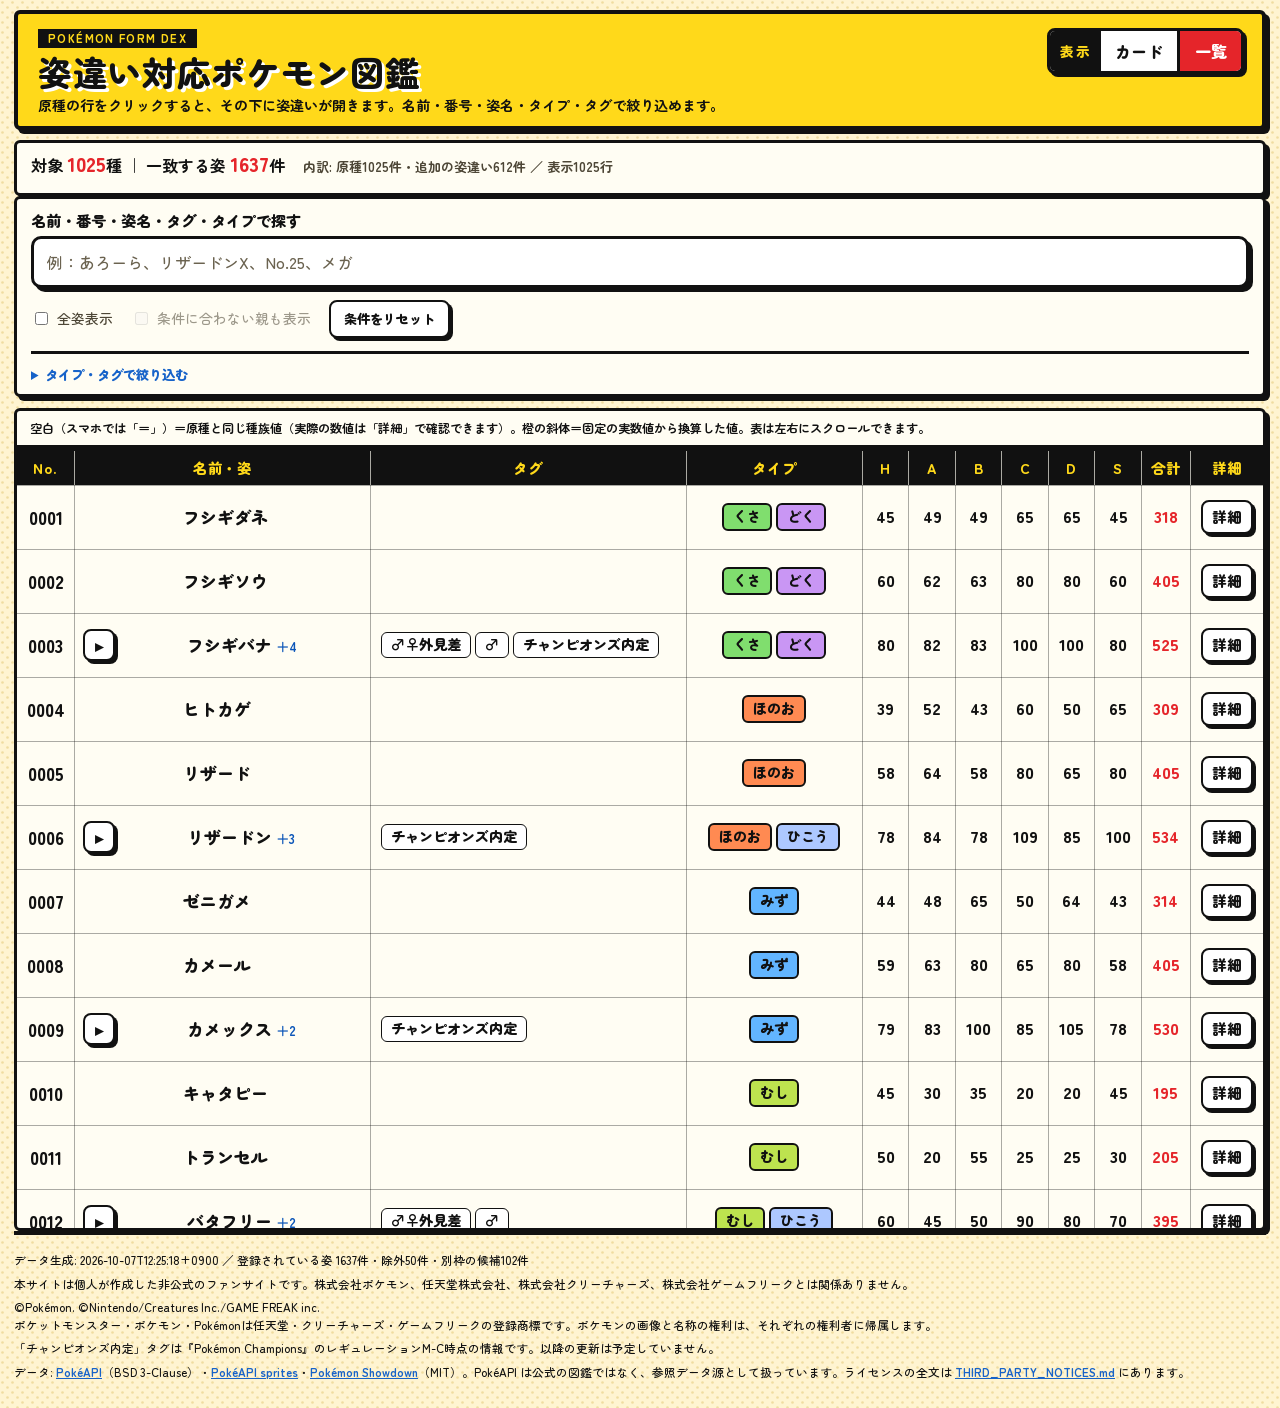
==== commit 38b4a8a0: "feat: スターモービル5姿にファン自作のドット絵を追加 Co-Authored-By: Claude Opus 5.5 <noreply@anthropic.com> Claude-Session" ====
--- a/index-comic.html
+++ b/index-comic.html
@@ -10,7 +10,7 @@
   <link rel="preconnect" href="https://fonts.gstatic.com" crossorigin>
   <link rel="stylesheet" href="https://fonts.googleapis.com/css2?family=Dela+Gothic+One&family=Zen+Maru+Gothic:wght@400;500;700;900&display=swap">
   <link rel="stylesheet" href="styles.css?v=5">
-  <link rel="stylesheet" href="comic.css?v=4">
+  <link rel="stylesheet" href="comic.css?v=6">
 </head>
 <body>
   <header class="hero">
@@ -33,7 +33,7 @@
       <div id="active-conditions" class="active-conditions" aria-live="polite"></div>
       <div class="search-box">
         <input id="search-input" type="text" inputmode="search" enterkeyhint="search" autocomplete="off" spellcheck="false"
-               placeholder="例：あろーら、リザードンX、No.25、メガ"
+               placeholder="例：あろーら、リザードンX、No.25、メガ" data-placeholder-short="例：あろーら、No.25、メガ"
                role="combobox" aria-autocomplete="list" aria-expanded="false" aria-controls="suggest-list" aria-haspopup="listbox">
         <div id="suggest-list" class="suggest-list" role="listbox" aria-label="検索候補" hidden></div>
       </div>
@@ -101,10 +101,10 @@
     </div>
   </footer>
 
-  <script src="data/generated/dex-data.js?v=7"></script>
-  <script src="data/generated/search-index.js?v=7"></script>
+  <script src="data/generated/dex-data.js?v=8"></script>
+  <script src="data/generated/search-index.js?v=8"></script>
   <script src="lib/dexcore.js?v=2"></script>
-  <script src="app.js?v=7"></script>
+  <script src="app.js?v=9"></script>
   <script src="view-switch.js?v=1"></script>
 </body>
 </html>
--- a/comic.css
+++ b/comic.css
@@ -93,8 +93,9 @@
 html[data-skin="comic"] .kicker { display: inline-block; padding: 1px 10px; background: var(--ink); color: var(--yellow); font-family: var(--font-round); font-weight: 900; font-size: 11px; letter-spacing: .12em; }
 html[data-skin="comic"] h1 { font-family: var(--font-comic); font-weight: 400; letter-spacing: .02em; color: var(--ink); text-shadow: 3px 3px 0 #fff; font-size: clamp(28px, 4.6vw, 52px); }
 html[data-skin="comic"] .masthead-count { gap: 14px; }
-html[data-skin="comic"] .masthead-count div { padding: 6px 14px 8px; background: #fff; border: 3px solid var(--ink); border-radius: 50% / 40%; box-shadow: 3px 3px 0 var(--ink); transform: rotate(-3deg); }
-html[data-skin="comic"] .masthead-count div:nth-child(2) { transform: rotate(2.5deg); background: var(--pink); }
+/* 収録数（1025種・1637姿）は四角い枠で囲む（2026-10-07 利用者の指摘でフキダシから変更） */
+html[data-skin="comic"] .masthead-count div { padding: 4px 14px 6px; background: #fff; border: 3px solid var(--ink); border-radius: 4px; box-shadow: 4px 4px 0 var(--ink); }
+html[data-skin="comic"] .masthead-count div:nth-child(2) { background: var(--pink); }
 html[data-skin="comic"] .masthead-count dd { font-family: var(--font-comic); font-size: clamp(24px, 3.2vw, 36px); }
 html[data-skin="comic"] .masthead-count dt { color: var(--ink); font-family: var(--font-round); font-weight: 900; white-space: nowrap; }
 html[data-skin="comic"] .masthead-count div { white-space: nowrap; flex-shrink: 0; }
@@ -328,3 +329,30 @@
 /* 詳細パネルの画像を大きく */
 html[data-skin="comic"] .detail-panel img { width: min(260px, 100%); height: auto; aspect-ratio: 1; object-fit: contain; }
 @media (max-width: 720px) { html[data-skin="comic"] .hero p { display: none; } }
+
+/* ===== スマホ（幅720px以下）の調整 2026-10-07 =====
+   ・カード画面の「表示 カード／一覧」切り替えが縮んで「一覧」が見えなくなっていたので、縮ませない
+   ・カードを1行に3枚並べる（文字・余白・スタンプを小さくし、英名と姿の小さな画像の列は隠す。姿の数は「姿×n」で分かる） */
+@media (max-width: 720px) {
+  html[data-skin="comic"] .masthead-top { align-items: flex-start; }
+  html[data-skin="comic"] .masthead-top .view-switch { flex-shrink: 0; }
+  html[data-skin="comic"] .view-switch-label, html[data-skin="comic"] .view-switch a { white-space: nowrap; }
+  html[data-skin="comic"] .view-switch a { min-width: 56px; padding: 0 10px; }
+
+  html[data-skin="comic"] .grid { grid-template-columns: repeat(3, minmax(0, 1fr)); gap: 12px 8px; }
+  html[data-skin="comic"] .plate { gap: 3px; padding: 5px 5px 6px; border-width: 2.5px; box-shadow: 3px 3px 0 var(--ink); contain-intrinsic-size: 120px 175px; }
+  html[data-skin="comic"] .plate:hover { transform: none; box-shadow: 3px 3px 0 var(--ink); }
+  html[data-skin="comic"] .plate-head { min-height: 16px; }
+  html[data-skin="comic"] .no { font-size: 9.5px; padding: 0 4px; letter-spacing: 0; }
+  html[data-skin="comic"] .forms-stamp { top: 0; right: 0; width: 34px; height: 34px; font-size: 8px; }  /* 台紙の外へはみ出すと切れるので内側に置く */
+  html[data-skin="comic"] .forms-stamp b { font-size: 9px; }
+  html[data-skin="comic"] .mat { padding: 3px; border-width: 2px; }
+  html[data-skin="comic"] .name { margin-top: 1px; font-size: 12px; line-height: 1.25; }
+  html[data-skin="comic"] .sub, html[data-skin="comic"] .thumbs { display: none; }
+  html[data-skin="comic"] .types { gap: 2px; min-height: 0; }
+  html[data-skin="comic"] .plate .stamp { font-size: 9px; padding: 0 4px; line-height: 1.5; }
+
+  /* 一覧表: 「詳細」ボタンが1列分の幅に入りきらず左の枠線が切れていたので、2列分の幅を使う */
+  html[data-skin="comic"] .name-cell { grid-column: 1 / 6; }
+  html[data-skin="comic"] #dex-rows td:last-child { grid-column: 6 / 8; overflow: visible; padding-right: 4px; }
+}
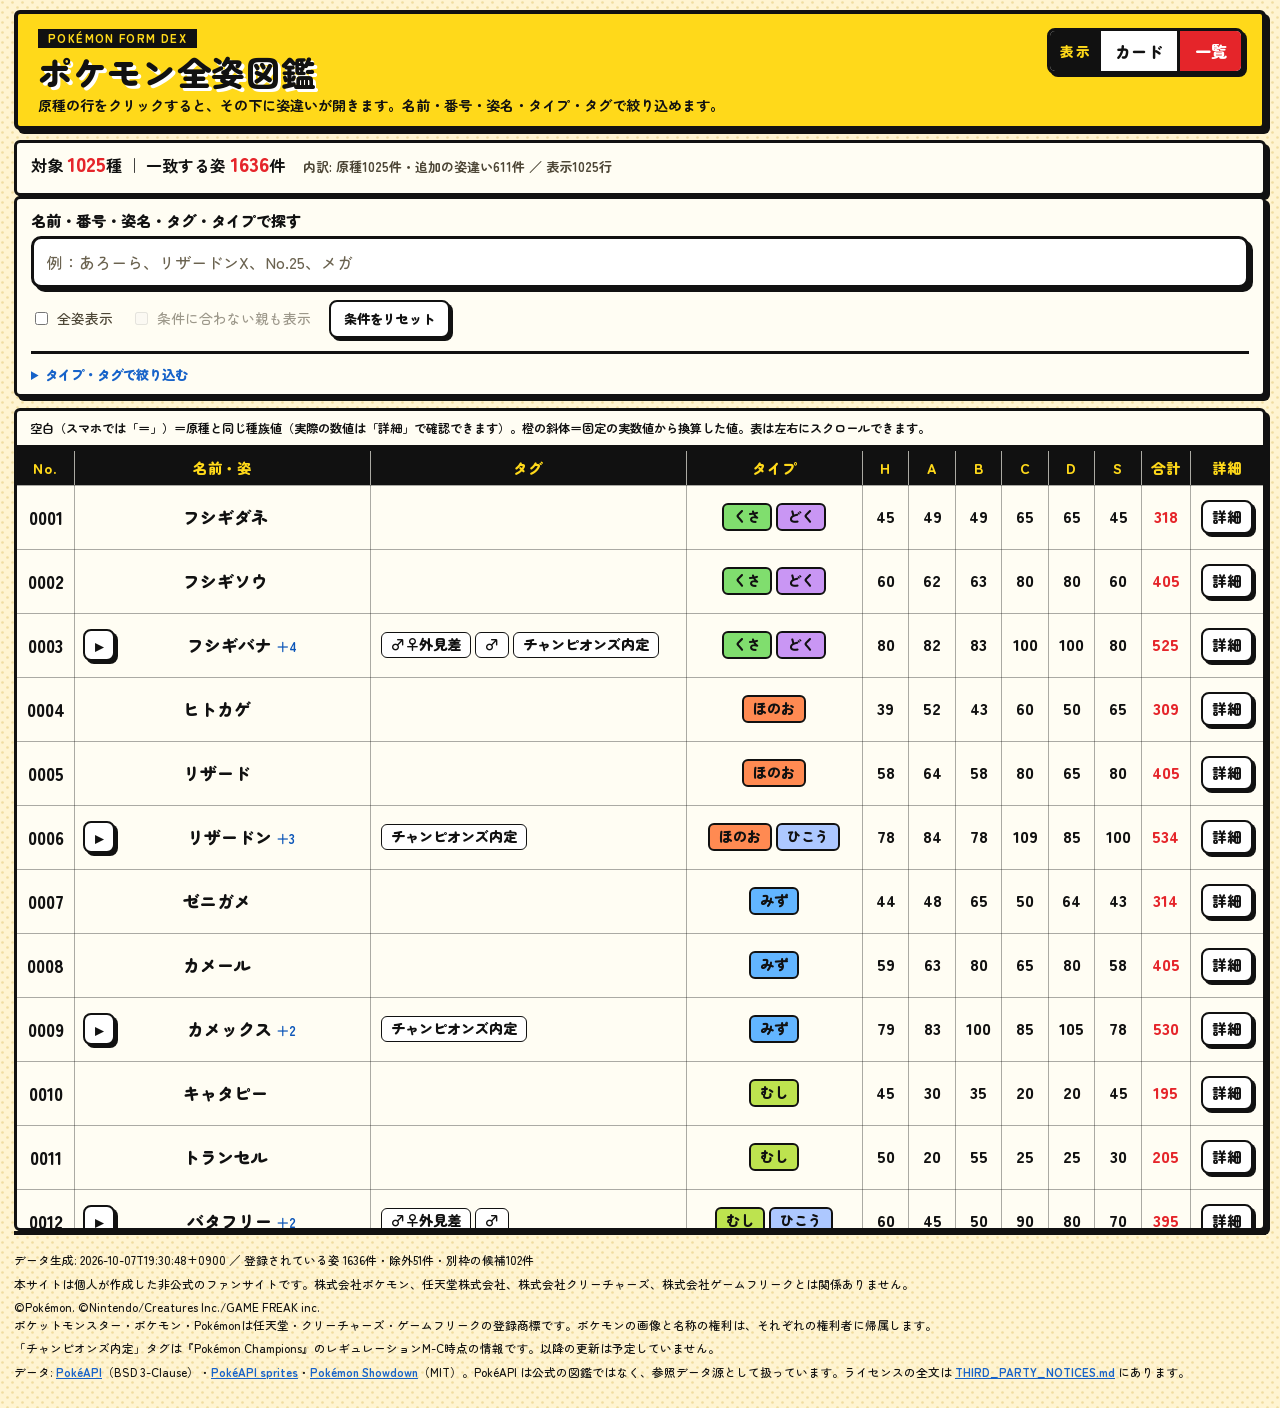
==== commit e0eb221e: "feat: 名前を「ポケモン全姿図鑑」に変更し、惜しくも不採用リストを追加 Co-Authored-By: Claude Opus 5.5 <noreply@anthropic.com> Claude" ====
--- a/index-comic.html
+++ b/index-comic.html
@@ -5,7 +5,7 @@
   <meta name="viewport" content="width=device-width, initial-scale=1">
   <meta name="theme-color" content="#ffd91a">
   <meta name="description" content="全国図鑑No.1〜1025の原種と姿違いを、画像・タグ・予測変換付きの検索で探せる図鑑。">
-  <title>姿違い対応ポケモン図鑑（コミック風）</title>
+  <title>ポケモン全姿図鑑（コミック風）</title>
   <link rel="preconnect" href="https://fonts.googleapis.com">
   <link rel="preconnect" href="https://fonts.gstatic.com" crossorigin>
   <link rel="stylesheet" href="https://fonts.googleapis.com/css2?family=Dela+Gothic+One&family=Zen+Maru+Gothic:wght@400;500;700;900&display=swap">
@@ -16,7 +16,7 @@
   <header class="hero">
     <div class="eyebrow">POKÉMON FORM DEX</div>
     <nav class="view-switch" aria-label="表示の切り替え"><span class="view-switch-label">表示</span><a href="index-v2.html">カード</a><a href="index-comic.html" aria-current="page">一覧</a></nav>
-    <h1>姿違い対応ポケモン図鑑</h1>
+    <h1>ポケモン全姿図鑑</h1>
     <p>原種の行をクリックすると、その下に姿違いが開きます。名前・番号・姿名・タイプ・タグで絞り込めます。</p>
   </header>
 
@@ -101,10 +101,10 @@
     </div>
   </footer>
 
-  <script src="data/generated/dex-data.js?v=8"></script>
-  <script src="data/generated/search-index.js?v=8"></script>
+  <script src="data/generated/dex-data.js?v=9"></script>
+  <script src="data/generated/search-index.js?v=9"></script>
   <script src="lib/dexcore.js?v=2"></script>
-  <script src="app.js?v=9"></script>
+  <script src="app.js?v=10"></script>
   <script src="view-switch.js?v=1"></script>
 </body>
 </html>
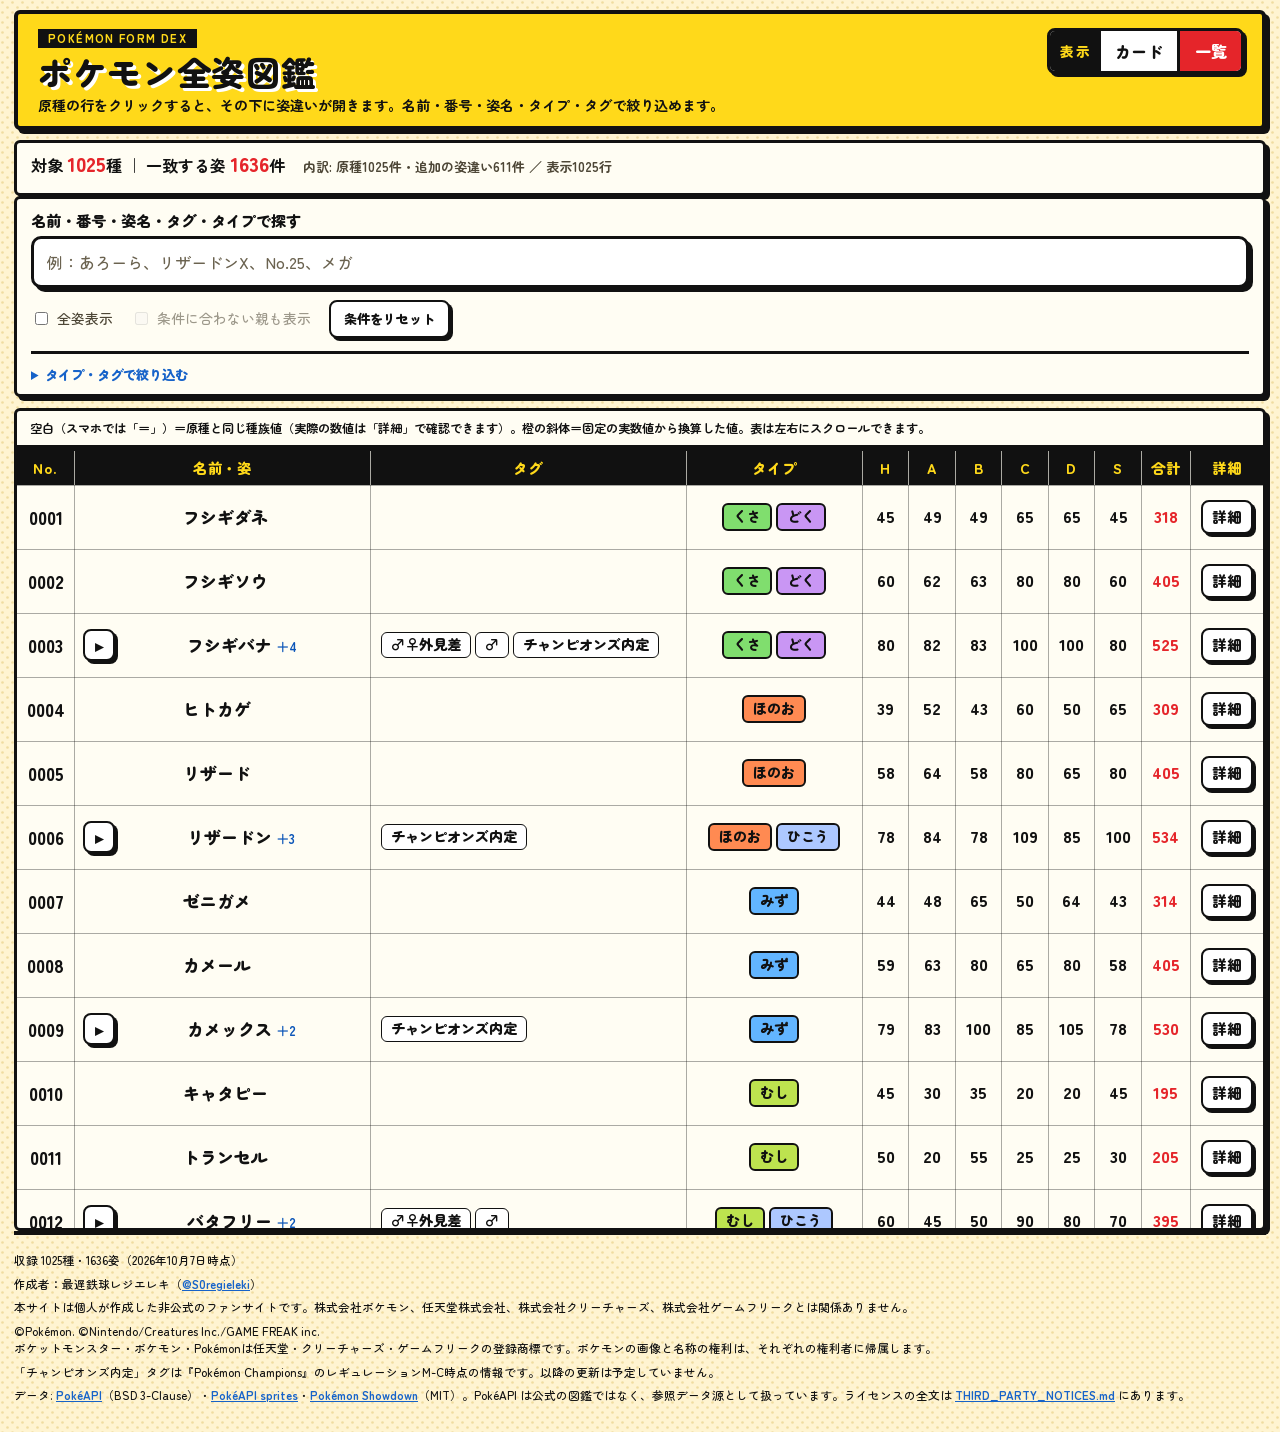
==== commit 0b2fb15e: "fix: フッターを見る人向けの表記にし、作成者を記載、一覧のタブ名を変更 Co-Authored-By: Claude Opus 5.5 <noreply@anthropic.com> Claude" ====
--- a/index-comic.html
+++ b/index-comic.html
@@ -5,7 +5,7 @@
   <meta name="viewport" content="width=device-width, initial-scale=1">
   <meta name="theme-color" content="#ffd91a">
   <meta name="description" content="全国図鑑No.1〜1025の原種と姿違いを、画像・タグ・予測変換付きの検索で探せる図鑑。">
-  <title>ポケモン全姿図鑑（コミック風）</title>
+  <title>ポケモン全姿図鑑（一覧）</title>
   <link rel="preconnect" href="https://fonts.googleapis.com">
   <link rel="preconnect" href="https://fonts.gstatic.com" crossorigin>
   <link rel="stylesheet" href="https://fonts.googleapis.com/css2?family=Dela+Gothic+One&family=Zen+Maru+Gothic:wght@400;500;700;900&display=swap">
@@ -94,6 +94,7 @@
   <footer>
     <div id="footer-meta">データを読み込み中…</div>
     <div class="footer-rights">
+      <p class="footer-credit">作成者：最遅鉄球レジエレキ（<a href="https://x.com/S0regieleki" target="_blank" rel="noopener">@S0regieleki</a>）</p>
       <p>本サイトは個人が作成した非公式のファンサイトです。株式会社ポケモン、任天堂株式会社、株式会社クリーチャーズ、株式会社ゲームフリークとは関係ありません。</p>
       <p>©Pokémon. ©Nintendo/Creatures Inc./GAME FREAK inc.<br>ポケットモンスター・ポケモン・Pokémonは任天堂・クリーチャーズ・ゲームフリークの登録商標です。ポケモンの画像と名称の権利は、それぞれの権利者に帰属します。</p>
       <p>「チャンピオンズ内定」タグは『Pokémon Champions』のレギュレーションM-C時点の情報です。以降の更新は予定していません。</p>
@@ -104,7 +105,7 @@
   <script src="data/generated/dex-data.js?v=9"></script>
   <script src="data/generated/search-index.js?v=9"></script>
   <script src="lib/dexcore.js?v=2"></script>
-  <script src="app.js?v=10"></script>
+  <script src="app.js?v=11"></script>
   <script src="view-switch.js?v=1"></script>
 </body>
 </html>
